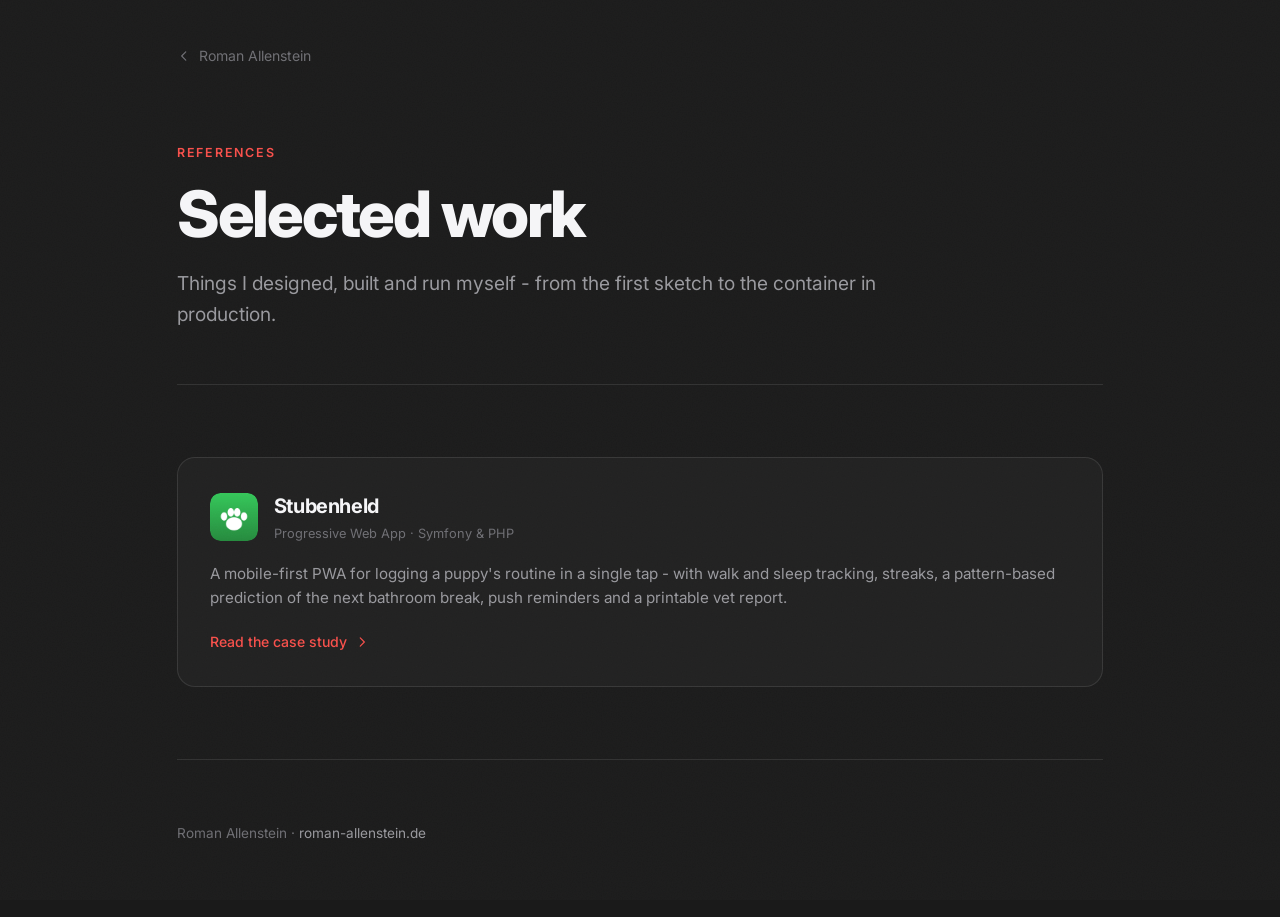
==== src/references/index.html @ 9a18a885 "feat: add unlinked references section with Stubenheld case study Reachable by URL only: /references/" ====
<!DOCTYPE html>
<html lang="en">
<head>
  <meta charset="UTF-8" />
  <meta name="viewport" content="width=device-width, initial-scale=1.0" />
  <script>
    (function () {
      var ok = !window.matchMedia("(prefers-reduced-motion: reduce)").matches;
      if (!ok) return;
      document.documentElement.classList.add("reveal-anim");
      // Safety net: if references.js never runs, drop the class so nothing
      // stays hidden.
      window.setTimeout(function () {
        if (!document.documentElement.dataset.revealReady) {
          document.documentElement.classList.remove("reveal-anim");
        }
      }, 2000);
    })();
  </script>
  <title>References - Roman Allenstein</title>
  <meta name="description" content="Selected projects built by Roman Allenstein." />
  <meta name="robots" content="noindex, nofollow" />
  <link rel="icon" href="../assets/logo.png" />
  <link rel="preconnect" href="https://fonts.googleapis.com" />
  <link rel="preconnect" href="https://fonts.gstatic.com" crossorigin />
  <link href="https://fonts.googleapis.com/css2?family=Inter:wght@300;400;500;600;700;800&display=swap" rel="stylesheet" />
  <link rel="stylesheet" href="../css/references.css" />
  <script src="https://rybbit.rmn.one/api/script.js" data-site-id="3" defer></script>
</head>
<body>
  <div class="grain" aria-hidden="true"></div>

  <div class="wrap">
    <div class="topbar">
      <a class="back" href="../">
        <svg viewBox="0 0 24 24" width="14" height="14" aria-hidden="true"><path d="M15 5l-7 7 7 7" fill="none" stroke="currentColor" stroke-width="2" stroke-linecap="round" stroke-linejoin="round"/></svg>
        <span>Roman Allenstein</span>
      </a>
    </div>

    <header class="head">
      <p class="head__eyebrow">References</p>
      <h1 class="head__title">Selected work</h1>
      <p class="head__lead">
        Things I designed, built and run myself - from the first sketch to the
        container in production.
      </p>
    </header>

    <main class="cards">
      <a class="card r" href="stubenheld/">
        <div class="card__top">
          <img class="card__icon" src="../assets/references/stubenheld/icon.png" alt="" />
          <div>
            <div class="card__name">Stubenheld</div>
            <div class="card__kind">Progressive Web App · Symfony &amp; PHP</div>
          </div>
        </div>
        <p class="card__text">
          A mobile-first PWA for logging a puppy's routine in a single tap -
          with walk and sleep tracking, streaks, a pattern-based prediction of
          the next bathroom break, push reminders and a printable vet report.
        </p>
        <span class="card__more">
          <span>Read the case study</span>
          <svg viewBox="0 0 24 24" width="14" height="14" aria-hidden="true"><path d="M9 5l7 7-7 7" fill="none" stroke="currentColor" stroke-width="2" stroke-linecap="round" stroke-linejoin="round"/></svg>
        </span>
      </a>
    </main>

    <footer class="foot">
      <p>Roman Allenstein · <a href="../">roman-allenstein.de</a></p>
    </footer>
  </div>

  <script src="../js/references.js"></script>
</body>
</html>
---- src/css/references.css ----
/* ============================================================
   Roman Allenstein - reference / case study pages.
   Self-contained: shares the identity of style.css (Inter, coral,
   #1A1A1A) but is a scrolling document, not the fixed hero stage.
   ============================================================ */

:root {
  --coral:        #f84f4a;
  --bg:           #1a1a1a;
  --bg-edge:      #141414;
  --surface:      #202020;
  --text:         #f5f5f7;
  --text-muted:   #98989d;
  --text-subtle:  #6e6e73;
  --line:         rgba(255, 255, 255, 0.10);

  --ease: cubic-bezier(0.22, 1, 0.36, 1);
  --gut: clamp(24px, 6vw, 96px);
  --measure: 62ch;
}

* { margin: 0; padding: 0; box-sizing: border-box; }

body {
  font-family: "Inter", -apple-system, BlinkMacSystemFont, "Segoe UI", sans-serif;
  background: var(--bg);
  color: var(--text);
  -webkit-font-smoothing: antialiased;
  text-rendering: optimizeLegibility;
  line-height: 1.6;
}

img { display: block; max-width: 100%; }
a { color: inherit; }
::selection { background: var(--coral); color: #1a1a1a; }

.grain {
  position: fixed; inset: 0; z-index: 5; pointer-events: none;
  opacity: 0.035; mix-blend-mode: screen;
  background-image: url("data:image/svg+xml,%3Csvg xmlns='http://www.w3.org/2000/svg' width='180' height='180'%3E%3Cfilter id='n'%3E%3CfeTurbulence type='fractalNoise' baseFrequency='0.8' numOctaves='3'/%3E%3C/filter%3E%3Crect width='100%25' height='100%25' filter='url(%23n)'/%3E%3C/svg%3E");
}

.wrap {
  max-width: 1080px;
  margin: 0 auto;
  padding: 0 var(--gut);
}

/* ---------- back / breadcrumb ---------- */
.topbar {
  padding: clamp(28px, 5vh, 56px) 0 0;
}
.back {
  display: inline-flex; align-items: center; gap: 8px;
  font-size: 0.88rem; color: var(--text-subtle);
  text-decoration: none;
  transition: color 0.25s var(--ease);
}
.back svg { flex: none; transition: transform 0.25s var(--ease); }
.back:hover { color: var(--text); }
.back:hover svg { transform: translateX(-3px); }

/* ---------- page head ---------- */
.head {
  padding: clamp(40px, 8vh, 88px) 0 clamp(32px, 6vh, 64px);
  border-bottom: 1px solid var(--line);
}
.head__eyebrow {
  font-size: 0.78rem;
  letter-spacing: 0.14em;
  text-transform: uppercase;
  color: var(--coral);
  font-weight: 600;
}
.head__title {
  font-weight: 800;
  font-size: clamp(2.2rem, 5.4vw, 4rem);
  line-height: 1.02;
  letter-spacing: -0.035em;
  margin-top: 18px;
}
.head__lead {
  margin-top: 22px;
  max-width: var(--measure);
  font-size: clamp(1.02rem, 1.5vw, 1.24rem);
  color: var(--text-muted);
}

/* ---------- project head (case study) ---------- */
.project-head {
  display: flex;
  align-items: center;
  gap: clamp(18px, 3vw, 28px);
  margin-top: 18px;
}
.project-head__icon {
  width: clamp(56px, 8vw, 76px);
  height: auto;
  border-radius: 22%;
  flex: none;
  box-shadow: 0 10px 30px rgba(0, 0, 0, 0.45);
}
.project-head__title {
  font-weight: 800;
  font-size: clamp(2.2rem, 5.4vw, 4rem);
  line-height: 1.02;
  letter-spacing: -0.035em;
}

/* ---------- meta strip ---------- */
.meta {
  display: grid;
  grid-template-columns: repeat(auto-fit, minmax(160px, 1fr));
  gap: clamp(20px, 3vw, 40px);
  padding: clamp(28px, 5vh, 44px) 0;
  border-bottom: 1px solid var(--line);
}
.meta__key {
  font-size: 0.72rem;
  letter-spacing: 0.12em;
  text-transform: uppercase;
  color: var(--text-subtle);
}
.meta__val {
  margin-top: 6px;
  font-size: 0.95rem;
  color: var(--text);
}

/* ---------- sections ---------- */
.section {
  padding: clamp(44px, 8vh, 88px) 0;
  border-bottom: 1px solid var(--line);
}
.section:last-of-type { border-bottom: 0; }

.section__title {
  font-size: 0.78rem;
  letter-spacing: 0.14em;
  text-transform: uppercase;
  color: var(--text-subtle);
  font-weight: 600;
  margin-bottom: 22px;
}
.prose {
  max-width: var(--measure);
  color: var(--text-muted);
  font-size: 1.02rem;
}
.prose + .prose { margin-top: 1.1em; }
.prose strong { color: var(--text); font-weight: 600; }

/* ---------- feature list ---------- */
.features {
  list-style: none;
  display: grid;
  grid-template-columns: repeat(auto-fit, minmax(280px, 1fr));
  gap: 2px;
  margin-top: 8px;
  border-top: 1px solid var(--line);
}
.features li {
  padding: 20px 0 20px 18px;
  border-bottom: 1px solid var(--line);
  position: relative;
}
.features li::before {
  content: "";
  position: absolute;
  left: 0; top: 28px;
  width: 6px; height: 6px;
  border-radius: 50%;
  background: var(--coral);
}
.features b {
  display: block;
  font-weight: 600;
  font-size: 0.98rem;
  color: var(--text);
}
.features span {
  display: block;
  margin-top: 3px;
  font-size: 0.9rem;
  color: var(--text-subtle);
  padding-right: 20px;
}

/* ---------- tech chips ---------- */
.chips {
  display: flex; flex-wrap: wrap; gap: 10px;
  list-style: none;
}
.chips li {
  border: 1px solid var(--line);
  border-radius: 999px;
  padding: 7px 15px;
  font-size: 0.86rem;
  color: var(--text-muted);
}

/* ---------- screenshots ---------- */
.shots {
  display: grid;
  grid-template-columns: repeat(auto-fit, minmax(220px, 1fr));
  gap: clamp(18px, 3vw, 32px);
}
.shot figcaption {
  margin-top: 12px;
  font-size: 0.85rem;
  color: var(--text-subtle);
}
.shot img {
  width: 100%;
  border-radius: 14px;
  border: 1px solid var(--line);
  background: var(--surface);
}
.shot--wide { grid-column: 1 / -1; }

/* ---------- reference cards (index) ---------- */
.cards {
  display: grid;
  grid-template-columns: repeat(auto-fit, minmax(320px, 1fr));
  gap: clamp(20px, 3vw, 28px);
  padding: clamp(44px, 8vh, 80px) 0;
}
.card {
  display: block;
  text-decoration: none;
  background: var(--surface);
  border: 1px solid var(--line);
  border-radius: 18px;
  padding: clamp(24px, 3vw, 32px);
  transition: border-color 0.3s var(--ease), transform 0.3s var(--ease);
}
.card:hover {
  border-color: rgba(248, 79, 74, 0.5);
  transform: translateY(-3px);
}
.card__top { display: flex; align-items: center; gap: 16px; }
.card__icon { width: 48px; height: 48px; border-radius: 22%; flex: none; }
.card__name { font-weight: 700; font-size: 1.25rem; letter-spacing: -0.02em; }
.card__kind { font-size: 0.8rem; color: var(--text-subtle); margin-top: 2px; }
.card__text { margin-top: 18px; color: var(--text-muted); font-size: 0.95rem; }
.card__more {
  margin-top: 20px;
  display: inline-flex; align-items: center; gap: 8px;
  font-size: 0.88rem; color: var(--coral); font-weight: 500;
}
.card:hover .card__more svg { transform: translateX(3px); }
.card__more svg { transition: transform 0.25s var(--ease); }

/* ---------- footer ---------- */
.foot {
  padding: clamp(40px, 7vh, 72px) 0 clamp(48px, 8vh, 80px);
  border-top: 1px solid var(--line);
  font-size: 0.85rem;
  color: var(--text-subtle);
}
.foot a { color: var(--text-muted); text-decoration: none; }
.foot a:hover { color: var(--coral); }

/* ---------- reveal on scroll (enhancement only) ---------- */
html.reveal-anim .r { opacity: 0; transform: translateY(14px); }
html.reveal-anim .r.is-in {
  opacity: 1; transform: none;
  transition: opacity 0.45s var(--ease), transform 0.45s var(--ease);
}

@media (prefers-reduced-motion: reduce) {
  html.reveal-anim .r { opacity: 1 !important; transform: none !important; }
  * { animation: none !important; transition: none !important; }
}
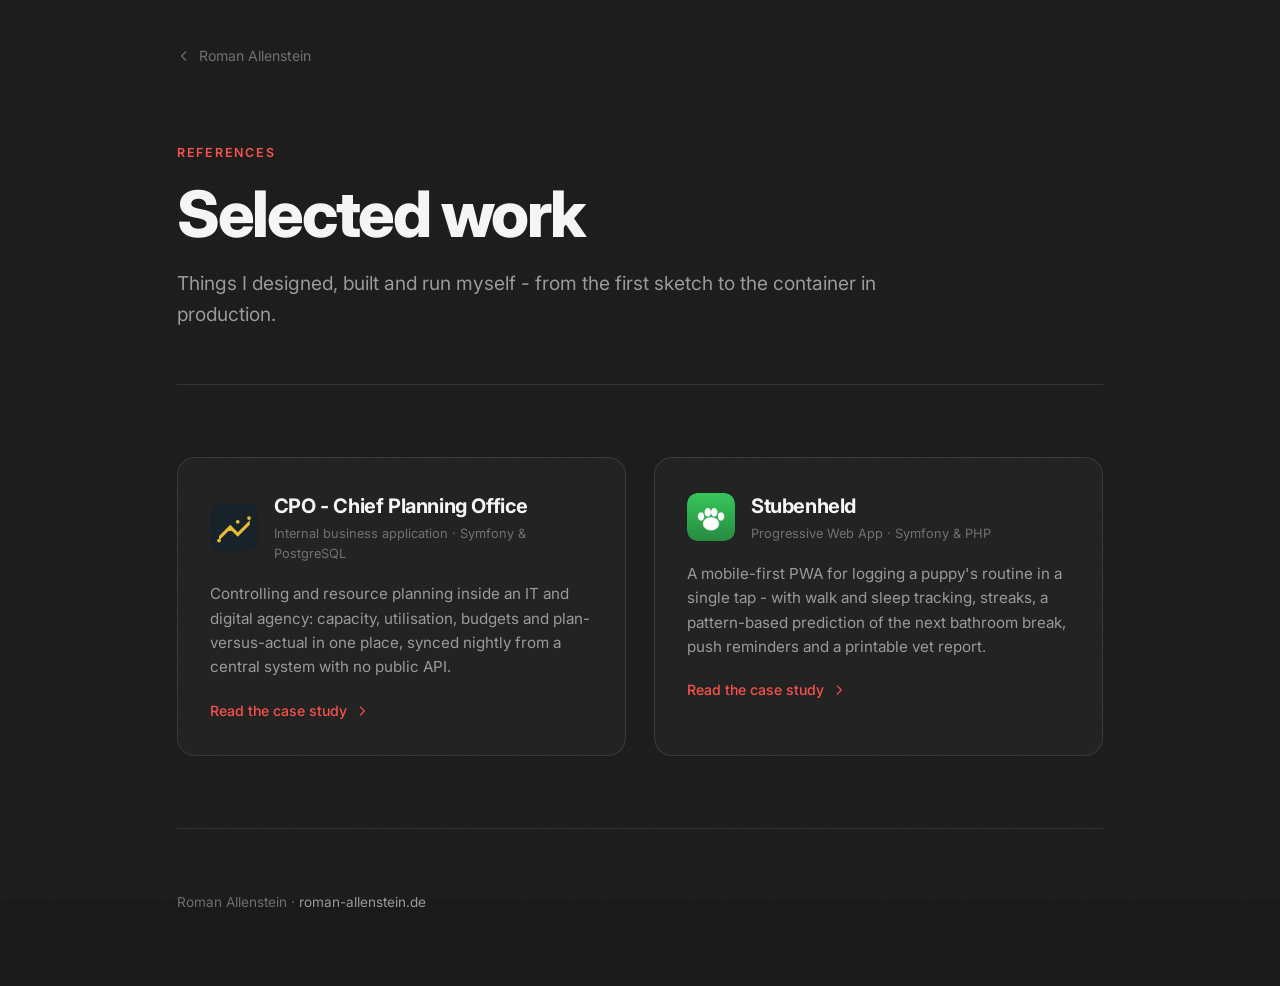
==== commit b38fed48: "feat: add CPO case study and screenshot lightbox Second reference under /references/cpo/, describing" ====
--- a/src/references/index.html
+++ b/src/references/index.html
@@ -48,6 +48,25 @@
     </header>
 
     <main class="cards">
+      <a class="card r" href="cpo/">
+        <div class="card__top">
+          <img class="card__icon" src="../assets/references/cpo/icon.svg" alt="" />
+          <div>
+            <div class="card__name">CPO - Chief Planning Office</div>
+            <div class="card__kind">Internal business application · Symfony &amp; PostgreSQL</div>
+          </div>
+        </div>
+        <p class="card__text">
+          Controlling and resource planning inside an IT and digital agency:
+          capacity, utilisation, budgets and plan-versus-actual in one place,
+          synced nightly from a central system with no public API.
+        </p>
+        <span class="card__more">
+          <span>Read the case study</span>
+          <svg viewBox="0 0 24 24" width="14" height="14" aria-hidden="true"><path d="M9 5l7 7-7 7" fill="none" stroke="currentColor" stroke-width="2" stroke-linecap="round" stroke-linejoin="round"/></svg>
+        </span>
+      </a>
+
       <a class="card r" href="stubenheld/">
         <div class="card__top">
           <img class="card__icon" src="../assets/references/stubenheld/icon.png" alt="" />
--- a/src/css/references.css
+++ b/src/css/references.css
@@ -106,6 +106,15 @@
   line-height: 1.02;
   letter-spacing: -0.035em;
 }
+/* Spelled-out name under an abbreviated project title. */
+.project-head__sub {
+  display: block;
+  margin-top: 8px;
+  font-weight: 500;
+  font-size: clamp(0.95rem, 1.5vw, 1.2rem);
+  letter-spacing: -0.01em;
+  color: var(--text-muted);
+}
 
 /* ---------- meta strip ---------- */
 .meta {
@@ -217,6 +226,82 @@
   background: var(--surface);
 }
 .shot--wide { grid-column: 1 / -1; }
+
+/* ---------- demo-data notice ---------- */
+.notice {
+  display: flex;
+  align-items: flex-start;
+  gap: 12px;
+  margin-bottom: clamp(24px, 3vw, 32px);
+  padding: 16px 20px;
+  border: 1px solid rgba(248, 79, 74, 0.45);
+  border-left-width: 3px;
+  border-radius: 10px;
+  background: rgba(248, 79, 74, 0.07);
+  font-size: 0.92rem;
+  color: var(--text-muted);
+}
+.notice svg { flex: none; margin-top: 2px; color: var(--coral); }
+.notice strong { color: var(--text); font-weight: 600; }
+
+/* ---------- lightbox ---------- */
+/* The dialog is only interactive once references.js upgrades the images, so
+   the zoom affordance is scoped to that state. */
+.shot img[role="button"] {
+  cursor: zoom-in;
+  transition: border-color 0.25s var(--ease);
+}
+.shot img[role="button"]:hover,
+.shot img[role="button"]:focus-visible {
+  border-color: rgba(248, 79, 74, 0.55);
+  outline: none;
+}
+
+.lightbox {
+  border: 0;
+  padding: clamp(16px, 4vw, 48px);
+  background: transparent;
+  max-width: 100vw;
+  max-height: 100vh;
+  width: 100%;
+  height: 100%;
+  overflow: auto;
+  color: var(--text);
+}
+.lightbox::backdrop { background: rgba(10, 10, 10, 0.92); }
+.lightbox__img {
+  max-width: min(1400px, 100%);
+  max-height: 82vh;
+  width: auto;
+  margin: 0 auto;
+  border-radius: 12px;
+  border: 1px solid var(--line);
+  background: var(--surface);
+  object-fit: contain;
+}
+.lightbox__caption {
+  margin: 16px auto 0;
+  max-width: 70ch;
+  text-align: center;
+  font-size: 0.9rem;
+  color: var(--text-muted);
+}
+.lightbox__caption:empty { display: none; }
+.lightbox__close {
+  position: fixed;
+  top: clamp(12px, 2vw, 24px);
+  right: clamp(12px, 2vw, 24px);
+  width: 44px; height: 44px;
+  display: grid; place-items: center;
+  font-size: 26px; line-height: 1;
+  color: var(--text);
+  background: rgba(255, 255, 255, 0.08);
+  border: 1px solid var(--line);
+  border-radius: 50%;
+  cursor: pointer;
+  transition: background 0.25s var(--ease), color 0.25s var(--ease);
+}
+.lightbox__close:hover { background: var(--coral); color: #1a1a1a; }
 
 /* ---------- reference cards (index) ---------- */
 .cards {
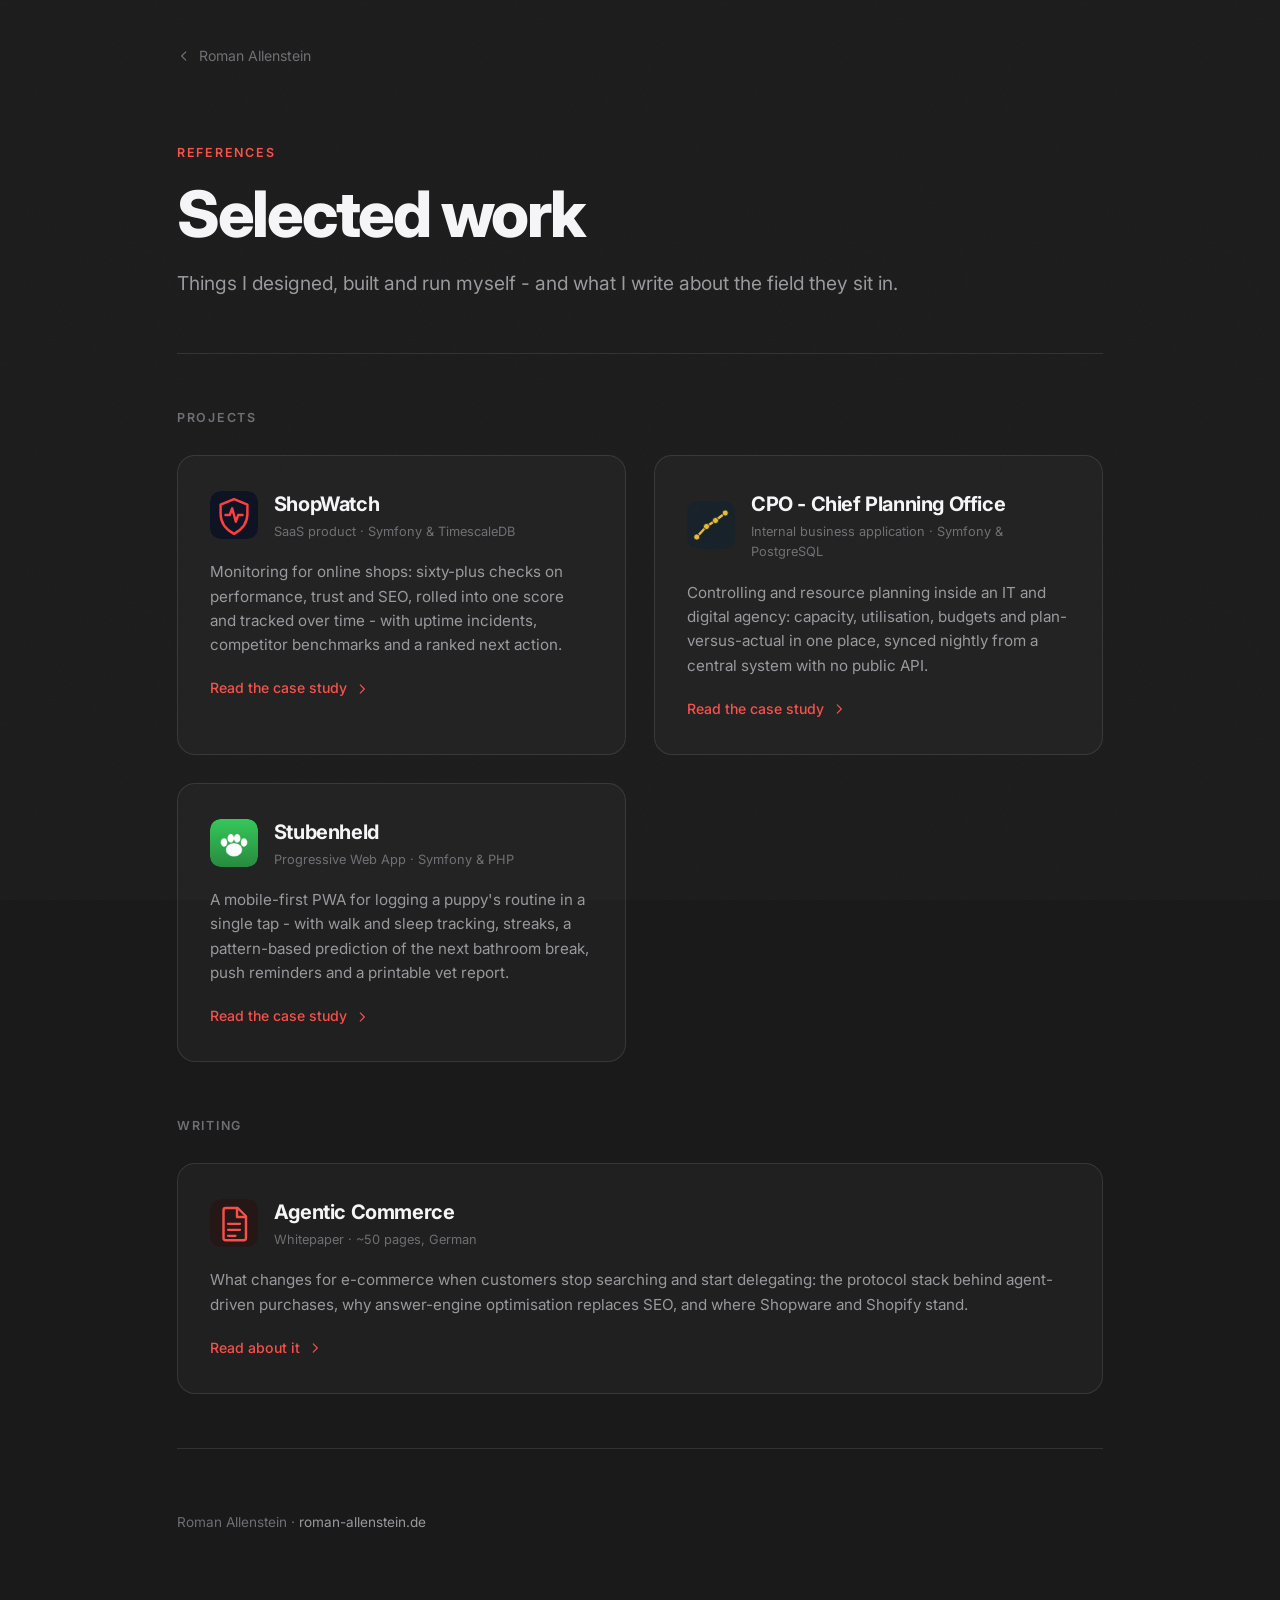
==== commit 9e1f4858: "feat: add ShopWatch and whitepaper entries, split references index The index now separates Projects " ====
--- a/src/references/index.html
+++ b/src/references/index.html
@@ -42,12 +42,34 @@
       <p class="head__eyebrow">References</p>
       <h1 class="head__title">Selected work</h1>
       <p class="head__lead">
-        Things I designed, built and run myself - from the first sketch to the
-        container in production.
+        Things I designed, built and run myself - and what I write about the
+        field they sit in.
       </p>
     </header>
 
-    <main class="cards">
+    <main>
+    <section class="group">
+      <h2 class="group__title">Projects</h2>
+      <div class="cards">
+      <a class="card r" href="shopwatch/">
+        <div class="card__top">
+          <img class="card__icon" src="../assets/references/shopwatch/icon.svg" alt="" />
+          <div>
+            <div class="card__name">ShopWatch</div>
+            <div class="card__kind">SaaS product · Symfony &amp; TimescaleDB</div>
+          </div>
+        </div>
+        <p class="card__text">
+          Monitoring for online shops: sixty-plus checks on performance, trust
+          and SEO, rolled into one score and tracked over time - with uptime
+          incidents, competitor benchmarks and a ranked next action.
+        </p>
+        <span class="card__more">
+          <span>Read the case study</span>
+          <svg viewBox="0 0 24 24" width="14" height="14" aria-hidden="true"><path d="M9 5l7 7-7 7" fill="none" stroke="currentColor" stroke-width="2" stroke-linecap="round" stroke-linejoin="round"/></svg>
+        </span>
+      </a>
+
       <a class="card r" href="cpo/">
         <div class="card__top">
           <img class="card__icon" src="../assets/references/cpo/icon.svg" alt="" />
@@ -85,6 +107,33 @@
           <svg viewBox="0 0 24 24" width="14" height="14" aria-hidden="true"><path d="M9 5l7 7-7 7" fill="none" stroke="currentColor" stroke-width="2" stroke-linecap="round" stroke-linejoin="round"/></svg>
         </span>
       </a>
+      </div>
+    </section>
+
+    <section class="group">
+      <h2 class="group__title">Writing</h2>
+      <div class="cards">
+      <a class="card r" href="whitepaper/">
+        <div class="card__top">
+          <img class="card__icon" src="../assets/references/whitepaper/icon.svg" alt="" />
+          <div>
+            <div class="card__name">Agentic Commerce</div>
+            <div class="card__kind">Whitepaper · ~50 pages, German</div>
+          </div>
+        </div>
+        <p class="card__text">
+          What changes for e-commerce when customers stop searching and start
+          delegating: the protocol stack behind agent-driven purchases, why
+          answer-engine optimisation replaces SEO, and where Shopware and
+          Shopify stand.
+        </p>
+        <span class="card__more">
+          <span>Read about it</span>
+          <svg viewBox="0 0 24 24" width="14" height="14" aria-hidden="true"><path d="M9 5l7 7-7 7" fill="none" stroke="currentColor" stroke-width="2" stroke-linecap="round" stroke-linejoin="round"/></svg>
+        </span>
+      </a>
+      </div>
+    </section>
     </main>
 
     <footer class="foot">
--- a/src/css/references.css
+++ b/src/css/references.css
@@ -218,6 +218,23 @@
   margin-top: 12px;
   font-size: 0.85rem;
   color: var(--text-subtle);
+}
+/* Per-image demo-data badge. Sits on the screenshot itself so it travels with
+   the image into the lightbox and into anything that crops the page. */
+.shot--demo { position: relative; }
+.shot--demo::after {
+  content: "Demo data";
+  position: absolute;
+  top: 10px; left: 10px;
+  padding: 5px 11px;
+  font-size: 0.72rem;
+  font-weight: 600;
+  letter-spacing: 0.08em;
+  text-transform: uppercase;
+  color: #1a1a1a;
+  background: var(--coral);
+  border-radius: 999px;
+  pointer-events: none;
 }
 .shot img {
   width: 100%;
@@ -287,6 +304,20 @@
   color: var(--text-muted);
 }
 .lightbox__caption:empty { display: none; }
+.lightbox__figure { position: relative; width: fit-content; margin: 0 auto; }
+.lightbox__badge {
+  position: absolute;
+  top: 12px; left: 12px;
+  padding: 6px 13px;
+  font-size: 0.74rem;
+  font-weight: 600;
+  letter-spacing: 0.08em;
+  text-transform: uppercase;
+  color: #1a1a1a;
+  background: var(--coral);
+  border-radius: 999px;
+}
+.lightbox__badge[hidden] { display: none; }
 .lightbox__close {
   position: fixed;
   top: clamp(12px, 2vw, 24px);
@@ -304,11 +335,23 @@
 .lightbox__close:hover { background: var(--coral); color: #1a1a1a; }
 
 /* ---------- reference cards (index) ---------- */
+/* Groups let the index separate kinds of work (built things vs. writing)
+   without turning each into its own page. */
+.group { padding: clamp(40px, 6vh, 64px) 0 0; }
+.group:last-of-type { padding-bottom: clamp(40px, 6vh, 64px); }
+.group__title {
+  font-size: 0.78rem;
+  letter-spacing: 0.14em;
+  text-transform: uppercase;
+  color: var(--text-subtle);
+  font-weight: 600;
+}
+
 .cards {
   display: grid;
   grid-template-columns: repeat(auto-fit, minmax(320px, 1fr));
   gap: clamp(20px, 3vw, 28px);
-  padding: clamp(44px, 8vh, 80px) 0;
+  padding: clamp(20px, 3vh, 28px) 0 0;
 }
 .card {
   display: block;
